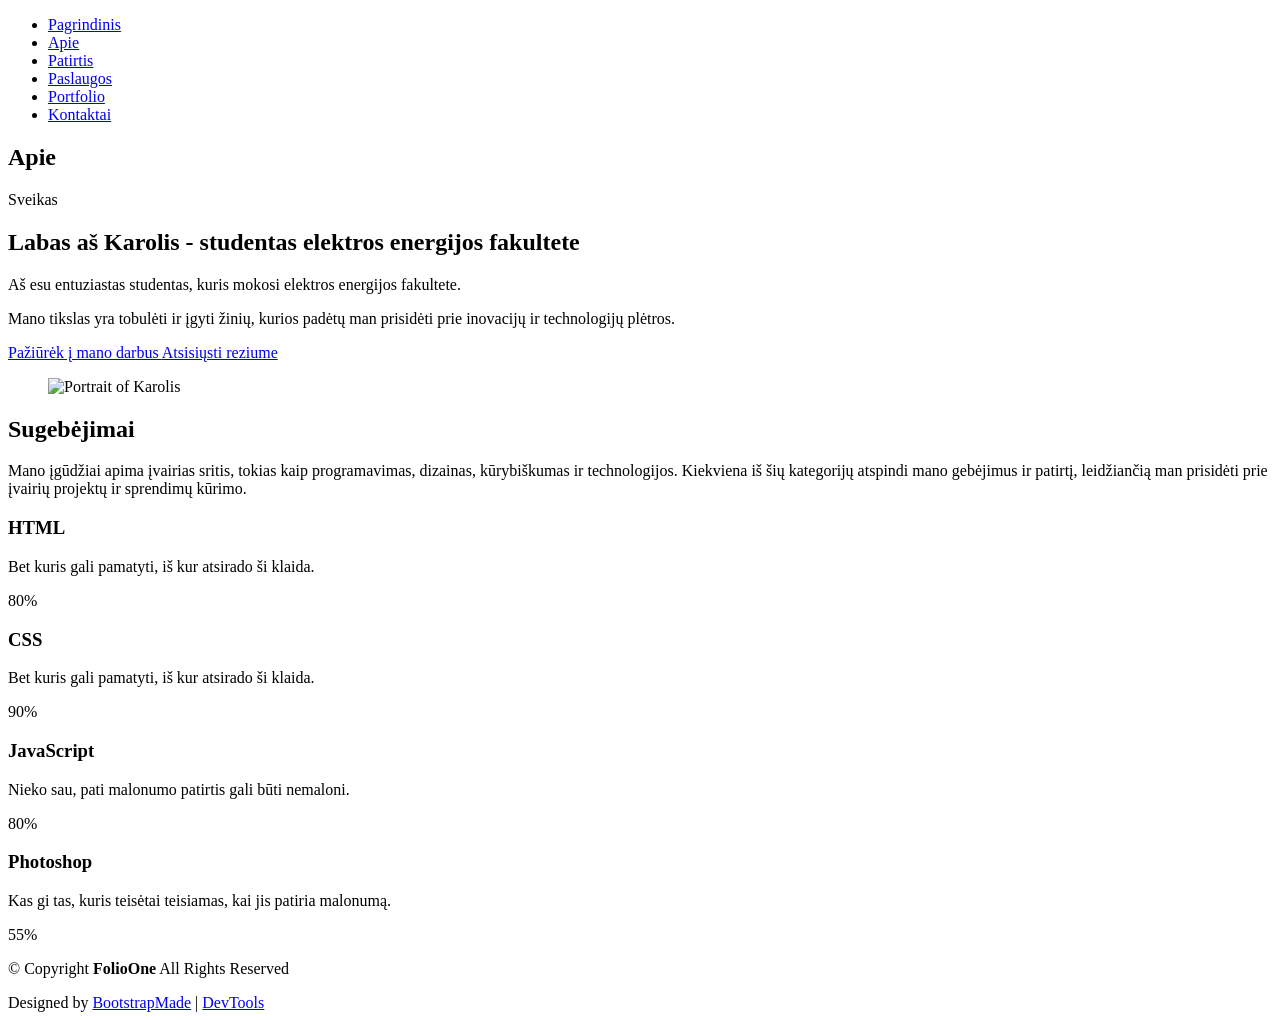
==== about.html @ 8b831f17 "Add files via upload" ====
<!DOCTYPE html>
<html lang="lt">

<head>
  <meta charset="utf-8">
  <meta content="width=device-width, initial-scale=1.0" name="viewport">
  <title>Mano CV</title>
  <meta name="author" content="Karolis Chmeliauskas">
  <meta name="description" content="Karolis Chmeliauskas CV puslapis">
  <meta name="keywords" content="CV, gyvenimo aprašymas, portfolio">

  <!-- Favicons -->
  <link rel="icon" type="image/png" href="assets/img/antras.png?v=7">
  <link rel="apple-touch-icon" href="assets/img/antras.png">

  <!-- Fonts -->
  <link href="https://fonts.googleapis.com" rel="preconnect">
  <link href="https://fonts.gstatic.com" rel="preconnect" crossorigin>
  <link href="https://fonts.googleapis.com/css2?family=Roboto:ital,wght@0,100;0,300;0,400;0,500;0,700;0,900;1,100;1,300;1,400;1,500;1,700;1,900&family=Poppins:ital,wght@0,100;0,200;0,300;0,400;0,500;0,600;0,700;0,800;0,900;1,100;1,200;1,300;1,400;1,500;1,600;1,700;1,800;1,900&family=Raleway:ital,wght@0,100;0,200;0,300;0,400;0,500;0,600;0,700;0,800;0,900;1,100;1,200;1,300;1,400;1,500;1,600;1,700;1,800;1,900&display=swap" rel="stylesheet">

  <!-- Vendor CSS Files -->
  <link href="assets/vendor/bootstrap/css/bootstrap.min.css" rel="stylesheet">
  <link href="assets/vendor/bootstrap-icons/bootstrap-icons.css" rel="stylesheet">
  <link href="assets/vendor/aos/aos.css" rel="stylesheet">
  <link href="assets/vendor/swiper/swiper-bundle.min.css" rel="stylesheet">
  <link href="assets/vendor/glightbox/css/glightbox.min.css" rel="stylesheet">

  <!-- Main CSS File -->
  <link href="assets/css/main.css" rel="stylesheet">

  <!-- =======================================================
  * Template Name: FolioOne
  * Template URL: https://bootstrapmade.com/folioone-bootstrap-portfolio-website-template/
  * Updated: Aug 23 2025 with Bootstrap v5.3.7
  * Author: BootstrapMade.com
  * License: https://bootstrapmade.com/license/
  ======================================================== -->
</head>

<body class="about-page">

  <header id="header" class="header d-flex align-items-center light-background sticky-top">
    <div class="container position-relative d-flex align-items-center justify-content-between">

      <!-- <a href="index.html" class="logo d-flex align-items-center me-auto me-xl-0">
      <img src="assets/img/antras.png" alt="">
      <h1 class="sitename">FolioOne</h1> 
    </a> -->

      <nav id="navmenu" class="navmenu">
        <ul>
          <li><a href="index.html">Pagrindinis</a></li>
          <li><a href="about.html" class="active">Apie</a></li>
          <li><a href="resume.html">Patirtis</a></li>
          <li><a href="services.html">Paslaugos</a></li>
          <li><a href="portfolio.html">Portfolio</a></li>
          <li><a href="contact.html">Kontaktai</a></li>
        </ul>
        <i class="mobile-nav-toggle d-xl-none bi bi-list"></i>
      </nav>

      <div class="header-social-links">
        <a href="#" class="twitter"><i class="bi bi-twitter-x"></i></a>
        <a href="#" class="facebook"><i class="bi bi-facebook"></i></a>
        <a href="#" class="instagram"><i class="bi bi-instagram"></i></a>
        <a href="#" class="linkedin"><i class="bi bi-linkedin"></i></a>
      </div>

    </div>
  </header>

  <main class="main">

    <!-- About Section -->
    <section id="about" class="about section">

      <!-- Section Title -->
      <div class="container section-title" data-aos="fade-up">
        <h2>Apie</h2>
      </div><!-- End Section Title -->

      <div class="container" data-aos="fade-up" data-aos-delay="100">

        <!-- Intro + Photo -->
        <div class="row align-items-center justify-content-between gy-5 mb-5">
          <div class="col-lg-7" data-aos="fade-right" data-aos-delay="150">
            <div class="intro-content">
              <span class="eyebrow">Sveikas</span>
              <h2 class="headline">Labas aš Karolis - studentas elektros energijos fakultete</h2>
              <p class="lead">
                Aš esu entuziastas studentas, kuris mokosi elektros energijos fakultete.
              </p>
              <p>
                Mano tikslas yra tobulėti ir įgyti žinių, kurios padėtų man prisidėti prie inovacijų ir technologijų plėtros.
              </p>

              <div class="cta-group">
                <a href="#portfolio" class="btn-ghost">
                  Pažiūrėk į mano darbus <i class="bi bi-arrow-up-right"></i>
                </a>
                <a href="#" class="link-underline">
                  Atsisiųsti reziume <i class="bi bi-download"></i>
                </a>
              </div>
            </div>
          </div>

          <div class="col-lg-5" data-aos="zoom-in" data-aos-delay="250">
            <figure class="profile-figure text-center text-lg-end">
              <img src="assets/img/profile/pirmass.jpg" alt="Portrait of Karolis" class="img-fluid profile-photo">
            </figure>
          </div>
        </div>
        <!-- End Intro + Photo -->
      </div>
    </section><!-- /About Section -->

    <!-- Skills Section -->
    <section id="skills" class="skills section">

      <!-- Section Title -->
      <div class="container section-title" data-aos="fade-up">
        <h2>Sugebėjimai</h2>
        <p> 
        Mano įgūdžiai apima įvairias sritis, tokias kaip programavimas, dizainas, kūrybiškumas ir technologijos. Kiekviena iš šių kategorijų atspindi mano gebėjimus ir patirtį, leidžiančią man prisidėti prie įvairių projektų ir sprendimų kūrimo.
        </p>
      </div><!-- End Section Title -->

      <div class="container" data-aos="fade-up" data-aos-delay="100">

        <div class="row g-4 skills-animation">

          <div class="col-md-6 col-lg-3" data-aos="fade-up" data-aos-delay="100">
            <div class="skill-box">
              <h3>HTML</h3>
              <p>Bet kuris gali pamatyti, iš kur atsirado ši klaida.</p>
              <span class="text-end d-block">80%</span>
              <div class="progress">
                <div class="progress-bar" role="progressbar" aria-valuenow="90" aria-valuemin="0" aria-valuemax="100"></div>
              </div>
            </div>
          </div>

          <div class="col-md-6 col-lg-3" data-aos="fade-up" data-aos-delay="200">
            <div class="skill-box">
              <h3>CSS</h3>
              <p>Bet kuris gali pamatyti, iš kur atsirado ši klaida.</p>
              <span class="text-end d-block">90%</span>
              <div class="progress">
                <div class="progress-bar" role="progressbar" aria-valuenow="95" aria-valuemin="0" aria-valuemax="100"></div>
              </div>
            </div>
          </div>

          <div class="col-md-6 col-lg-3" data-aos="fade-up" data-aos-delay="300">
            <div class="skill-box">
              <h3>JavaScript</h3>
              <p>Nieko sau, pati malonumo patirtis gali būti nemaloni.</p>
              <span class="text-end d-block">80%</span>
              <div class="progress">
                <div class="progress-bar" role="progressbar" aria-valuenow="80" aria-valuemin="0" aria-valuemax="100"></div>
              </div>
            </div>
          </div>

          <div class="col-md-6 col-lg-3" data-aos="fade-up" data-aos-delay="400">
            <div class="skill-box">
              <h3>Photoshop</h3>
              <p>Kas gi tas, kuris teisėtai teisiamas, kai jis patiria malonumą.</p>
              <span class="text-end d-block">55%</span>
              <div class="progress">
                <div class="progress-bar" role="progressbar" aria-valuenow="55" aria-valuemin="0" aria-valuemax="100">
                </div>
              </div>
            </div>
          </div>

        </div>

      </div>

    </section><!-- /Skills Section -->
  </main>

  <footer id="footer" class="footer">

    <div class="container">
      <div class="copyright text-center ">
        <p>© <span>Copyright</span> <strong class="px-1 sitename">FolioOne</strong> <span>All Rights Reserved<br></span></p>
      </div>
      <div class="social-links d-flex justify-content-center">
        <a href=""><i class="bi bi-twitter-x"></i></a>
        <a href=""><i class="bi bi-facebook"></i></a>
        <a href=""><i class="bi bi-instagram"></i></a>
        <a href=""><i class="bi bi-linkedin"></i></a>
      </div>
      <div class="credits">
        <!-- All the links in the footer should remain intact. -->
        <!-- You can delete the links only if you've purchased the pro version. -->
        <!-- Licensing information: https://bootstrapmade.com/license/ -->
        <!-- Purchase the pro version with working PHP/AJAX contact form: [buy-url] -->
        Designed by <a href="https://bootstrapmade.com/">BootstrapMade</a> | <a href="https://bootstrapmade.com/tools/">DevTools</a>
      </div>
    </div>

  </footer>

  <!-- Scroll Top -->
  <a href="#" id="scroll-top" class="scroll-top d-flex align-items-center justify-content-center"><i class="bi bi-arrow-up-short"></i></a>

  <!-- Preloader -->
  <div id="preloader"></div>

  <!-- Vendor JS Files -->
  <script src="assets/vendor/bootstrap/js/bootstrap.bundle.min.js"></script>
  <script src="assets/vendor/php-email-form/validate.js"></script>
  <script src="assets/vendor/aos/aos.js"></script>
  <script src="assets/vendor/typed.js/typed.umd.js"></script>
  <script src="assets/vendor/waypoints/noframework.waypoints.js"></script>
  <script src="assets/vendor/purecounter/purecounter_vanilla.js"></script>
  <script src="assets/vendor/swiper/swiper-bundle.min.js"></script>
  <script src="assets/vendor/imagesloaded/imagesloaded.pkgd.min.js"></script>
  <script src="assets/vendor/isotope-layout/isotope.pkgd.min.js"></script>
  <script src="assets/vendor/glightbox/js/glightbox.min.js"></script>

  <!-- Main JS File -->
  <script src="assets/js/main.js"></script>

</body>

</html>
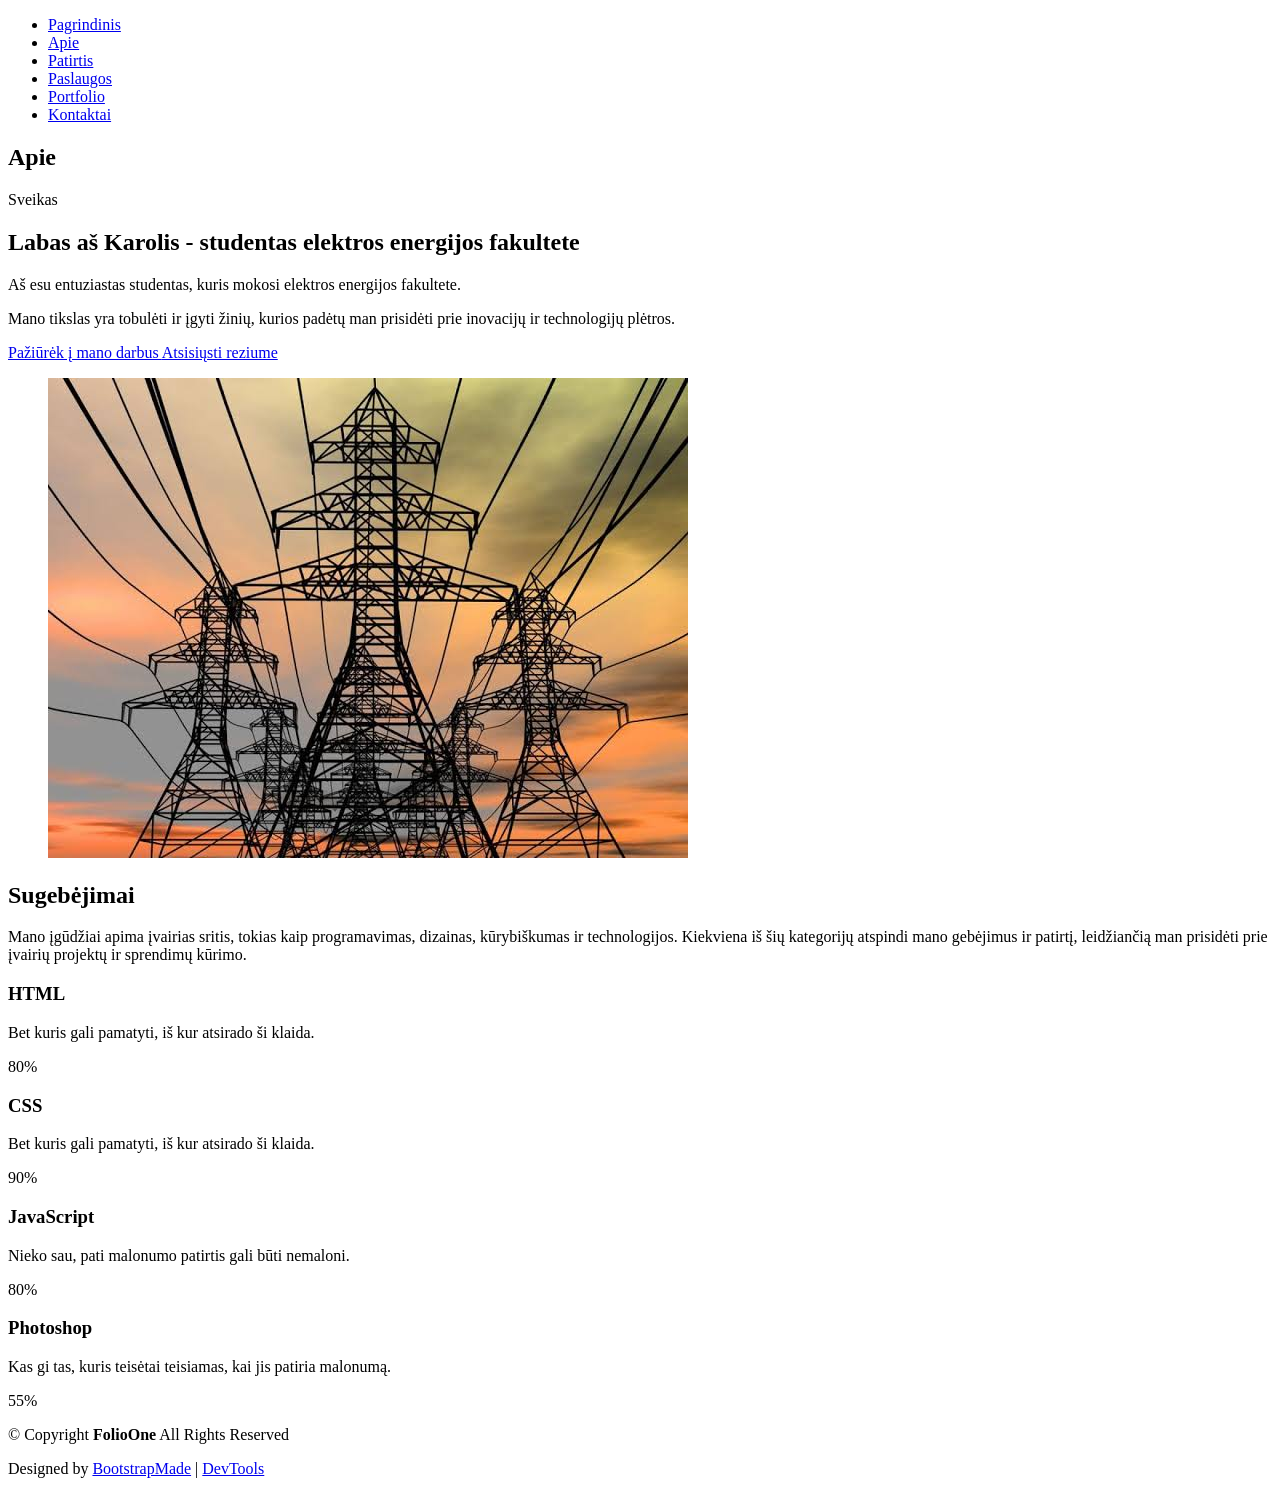
==== commit ba67615e: "Update about.html" ====
--- a/about.html
+++ b/about.html
@@ -10,7 +10,7 @@
   <meta name="keywords" content="CV, gyvenimo aprašymas, portfolio">
 
   <!-- Favicons -->
-  <link rel="icon" type="image/png" href="assets/img/antras.png?v=7">
+  <link rel="icon" type="image/png" href="assets/img/antras.png?v=12">
   <link rel="apple-touch-icon" href="assets/img/antras.png">
 
   <!-- Fonts -->
@@ -228,4 +228,4 @@
 
 </body>
 
-</html>+</html>
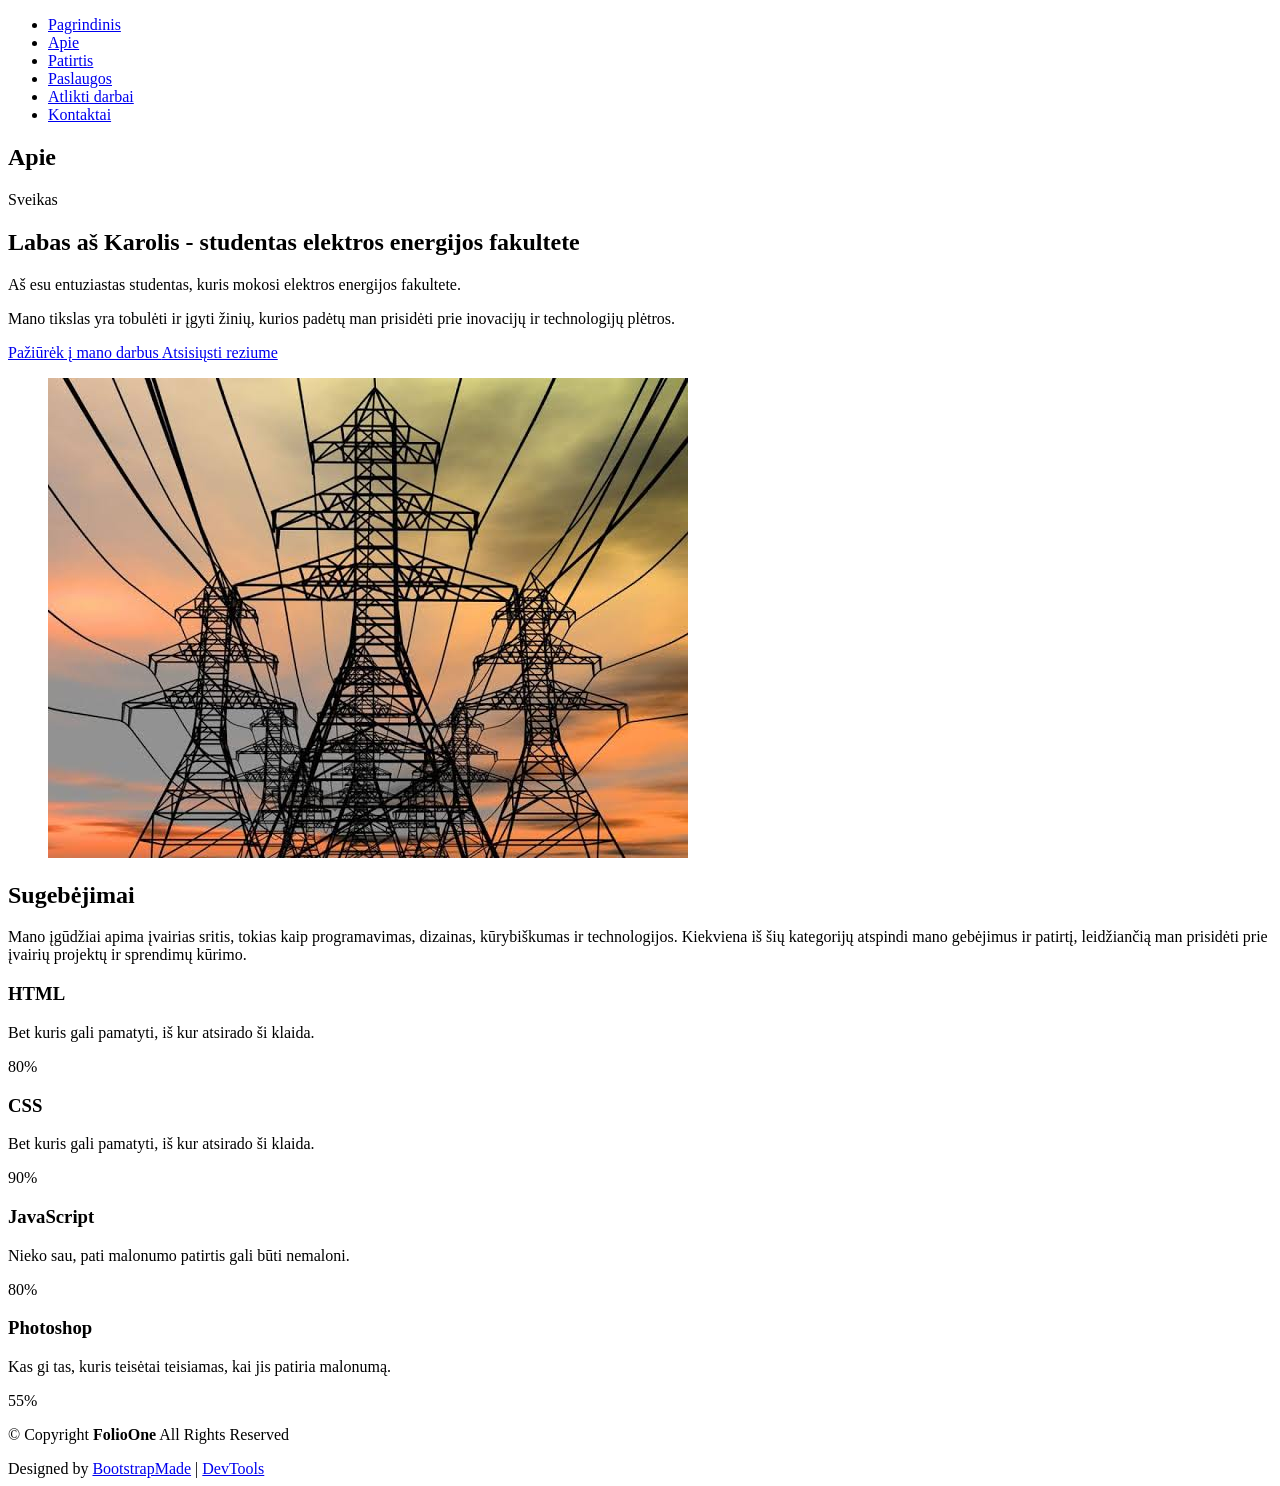
==== commit 56da7a32: "Add files via upload" ====
--- a/about.html
+++ b/about.html
@@ -10,7 +10,7 @@
   <meta name="keywords" content="CV, gyvenimo aprašymas, portfolio">
 
   <!-- Favicons -->
-  <link rel="icon" type="image/png" href="assets/img/antras.png?v=12">
+  <link rel="icon" type="image/png" href="assets/img/antras.png?v=7">
   <link rel="apple-touch-icon" href="assets/img/antras.png">
 
   <!-- Fonts -->
@@ -53,7 +53,7 @@
           <li><a href="about.html" class="active">Apie</a></li>
           <li><a href="resume.html">Patirtis</a></li>
           <li><a href="services.html">Paslaugos</a></li>
-          <li><a href="portfolio.html">Portfolio</a></li>
+          <li><a href="portfolio.html">Atlikti darbai</a></li>
           <li><a href="contact.html">Kontaktai</a></li>
         </ul>
         <i class="mobile-nav-toggle d-xl-none bi bi-list"></i>
@@ -228,4 +228,4 @@
 
 </body>
 
-</html>
+</html>
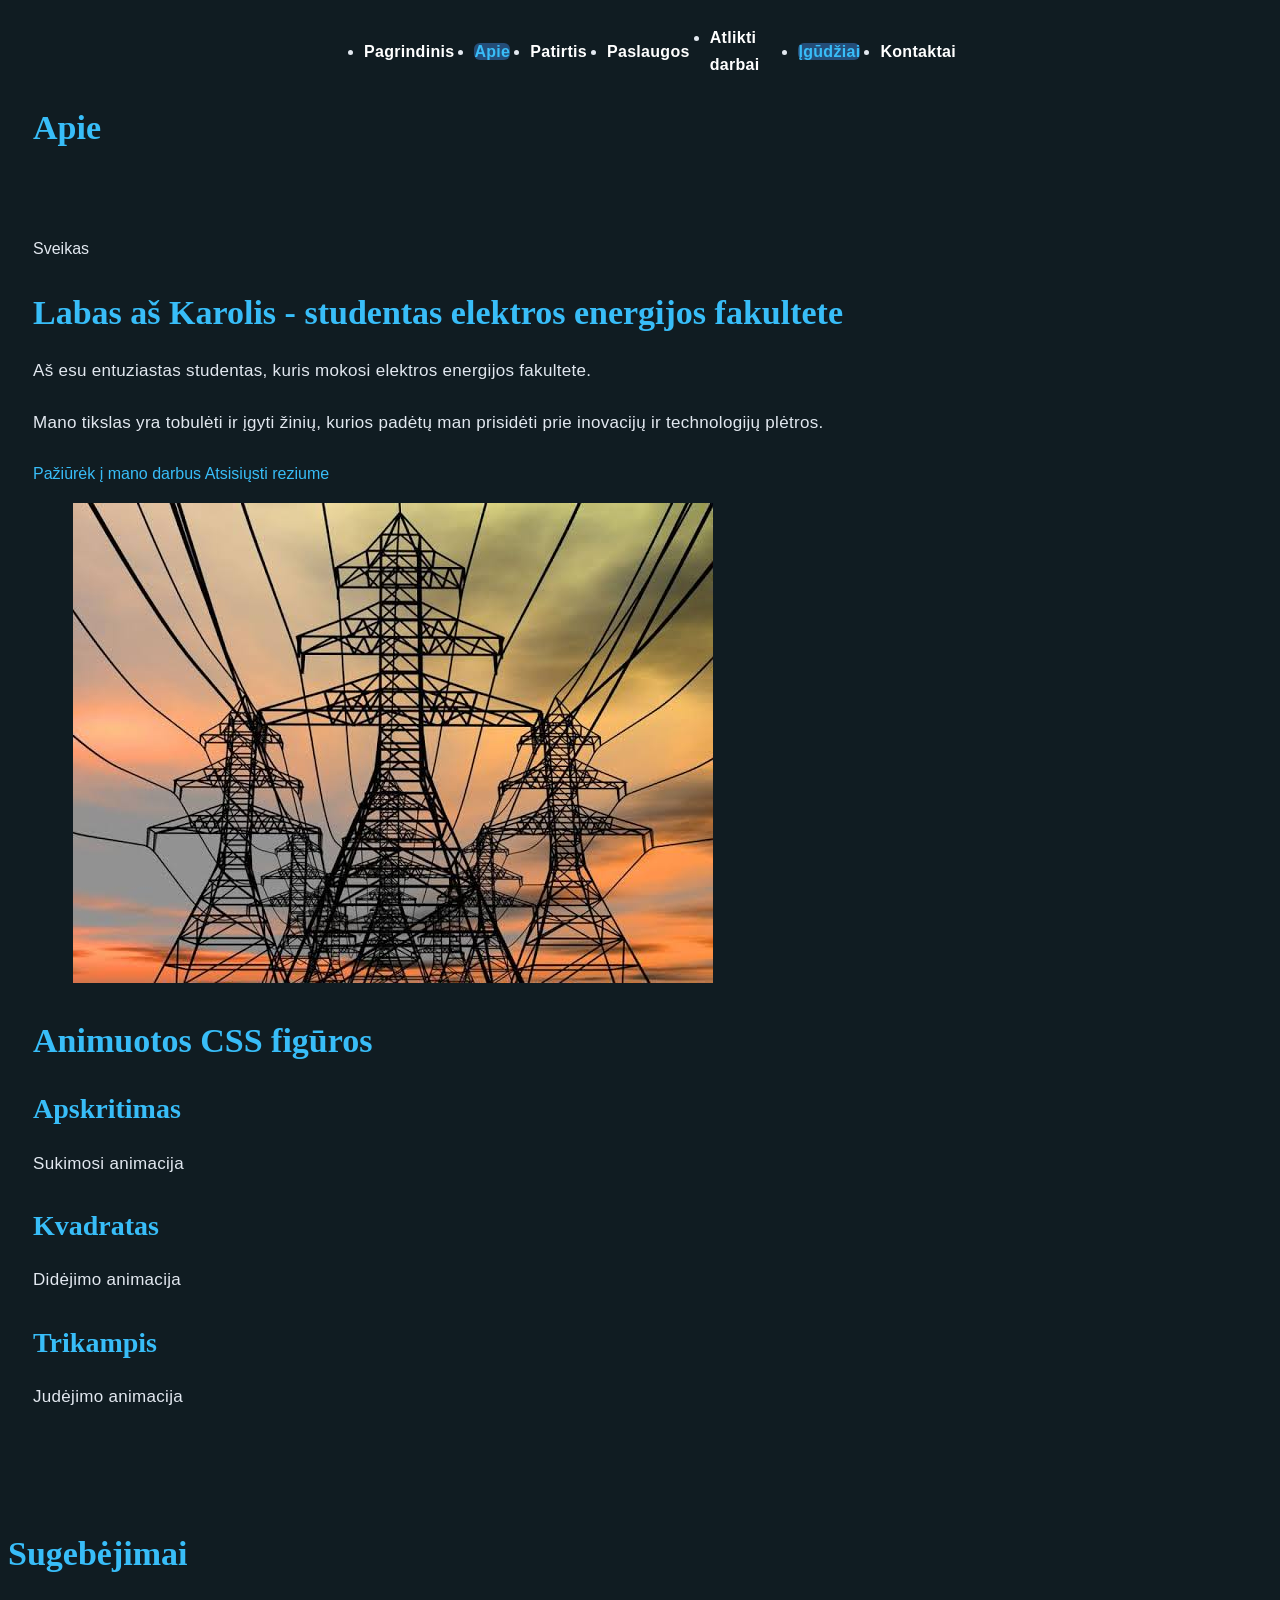
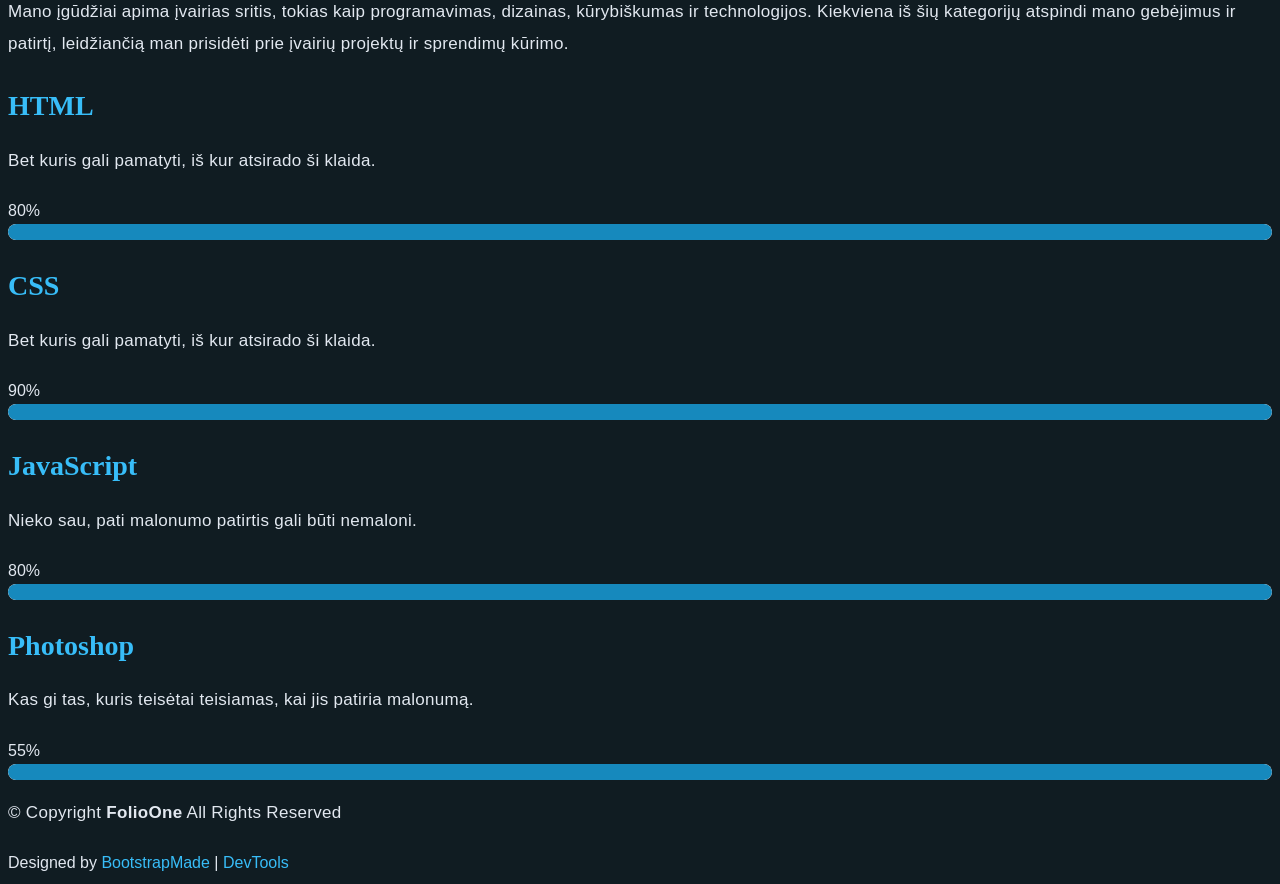
==== commit dcf9a108: "Add files via upload" ====
--- a/about.html
+++ b/about.html
@@ -24,10 +24,11 @@
   <link href="assets/vendor/aos/aos.css" rel="stylesheet">
   <link href="assets/vendor/swiper/swiper-bundle.min.css" rel="stylesheet">
   <link href="assets/vendor/glightbox/css/glightbox.min.css" rel="stylesheet">
-
+  
   <!-- Main CSS File -->
   <link href="assets/css/main.css" rel="stylesheet">
-
+  <!-- Custom CSS File -->
+  <link href="assets/css/custom.css" rel="stylesheet">
   <!-- =======================================================
   * Template Name: FolioOne
   * Template URL: https://bootstrapmade.com/folioone-bootstrap-portfolio-website-template/
@@ -54,6 +55,7 @@
           <li><a href="resume.html">Patirtis</a></li>
           <li><a href="services.html">Paslaugos</a></li>
           <li><a href="portfolio.html">Atlikti darbai</a></li>
+          <li><a href="skills.html" class="active">Įgūdžiai</a></li>
           <li><a href="contact.html">Kontaktai</a></li>
         </ul>
         <i class="mobile-nav-toggle d-xl-none bi bi-list"></i>
@@ -113,6 +115,39 @@
         </div>
         <!-- End Intro + Photo -->
       </div>
+            
+    <!-- ANIMUOTOS CSS FIGUROS -->
+    <div class="container css-figures">
+
+  <h2>Animuotos CSS figūros</h2>
+
+  <div class="figures-container">
+
+    <!-- Apskritimas -->
+    <div class="figure-box">
+      <div class="figure-circle"></div>
+      <h3>Apskritimas</h3>
+      <p>Sukimosi animacija</p>
+    </div>
+
+    <!-- Kvadratas -->
+    <div class="figure-box">
+      <div class="figure-square"></div>
+      <h3>Kvadratas</h3>
+      <p>Didėjimo animacija</p>
+    </div>
+
+    <!-- Trikampis -->
+    <div class="figure-box">
+      <div class="figure-triangle"></div>
+      <h3>Trikampis</h3>
+      <p>Judėjimo animacija</p>
+    </div>
+
+  </div>
+
+      </div>
+   
     </section><!-- /About Section -->
 
     <!-- Skills Section -->
--- a/assets/css/custom.css
+++ b/assets/css/custom.css
@@ -0,0 +1,429 @@
+
+/* 1. BENDRAS SVETAINES STILIUS */
+
+body {
+  font-family: Arial, sans-serif;
+  font-size: 16px;
+  line-height: 1.7;
+  background-color: #101c22;
+  color: #e2e8f0;
+}
+
+/* 2. SVETAINES SRIFTAI */
+
+body {
+  font-family: Arial, sans-serif;
+}
+
+h1, h2, h3, h4, h5, h6 {
+  font-family: Georgia, serif;
+  font-weight: 700;
+  color: #38bdf8;
+  line-height: 1.3;
+  margin-bottom: 20px;
+}
+
+h1 { font-size: 42px; }
+h2 { font-size: 34px; }
+h3 { font-size: 28px; }
+h4 { font-size: 24px; }
+h5 { font-size: 20px; }
+h6 { font-size: 17px; }
+
+/* 3. PASTRAIPOS */
+
+p {
+  font-family: Arial, sans-serif;
+  font-size: 17px;
+  font-weight: 400;
+  color: #e2e8f0;
+  line-height: 1.9;
+  margin-bottom: 20px;
+  letter-spacing: 0.3px;
+}
+
+/* 4. MYGTUKAI */
+
+button,
+.btn,
+input[type="submit"] {
+  background-color: #1689bd;
+  color: #ffffff;
+  border: 2px solid #1689bd;
+  border-radius: 10px;
+  padding: 12px 24px;
+  font-family: Arial, sans-serif;
+  font-weight: 600;
+  cursor: pointer;
+  transition: all 0.3s ease;
+}
+
+button:hover,
+.btn:hover,
+input[type="submit"]:hover {
+  background-color: #075eab;
+  border-color: #075eab;
+  color: #ffffff;
+  transform: translateY(-3px);
+  box-shadow: 0 6px 15px rgba(0, 0, 0, 0.25);
+}
+
+button:active,
+.btn:active,
+input[type="submit"]:active {
+  background-color: #034477;
+  border-color: #034477;
+  transform: translateY(1px);
+  box-shadow: none;
+}
+
+/* 5. NUORODOS */
+
+a {
+  color: #38bdf8;
+  text-decoration: none;
+  transition: color 0.3s ease;
+}
+
+a:hover {
+  color: #fbbf24;
+  text-decoration: underline;
+}
+
+a:active {
+  color: #fb923c;
+}
+
+/* 6. SEKCIJU ISDESTYMAS */
+
+.about,
+.resume,
+.portfolio {
+  padding-top: 70px;
+  padding-bottom: 70px;
+}
+
+.about .container,
+.resume .container,
+.portfolio .container {
+  padding-left: 25px;
+  padding-right: 25px;
+}
+
+.about .section-title,
+.resume .section-title,
+.portfolio .section-title {
+  margin-bottom: 45px;
+  padding-bottom: 20px;
+}
+
+/* 7. APIE PUSLAPIS */
+
+.about .about-content,
+.about .content,
+.about .about-card {
+  padding: 30px;
+  margin-bottom: 25px;
+  border: 1px solid #dce5ef;
+  border-radius: 15px;
+  background-color: #ffffff;
+  color: #1e293b;
+  box-shadow: 0 5px 18px rgba(0, 0, 0, 0.15);
+}
+
+.about .about-content h2,
+.about .about-content h3,
+.about .about-content p,
+.about .content h2,
+.about .content h3,
+.about .content p,
+.about .about-card h3,
+.about .about-card p {
+  color: #1e293b;
+}
+
+/* 8. PATIRTIES PUSLAPIS */
+
+.resume .resume-item {
+  padding: 25px;
+  margin-bottom: 30px;
+  border: 1px solid #dce5ef;
+  border-radius: 15px;
+  background-color: #D9D9D9;
+  color: #1e293b;
+  box-shadow: 0 5px 18px rgba(0, 0, 0, 0.15);
+}
+
+/* Antrasciu spalvos */
+
+.resume .resume-title,
+.resume .resume-item h2,
+.resume .resume-item h3,
+.resume .resume-item h4 {
+  color: #17365d !important;
+}
+
+/* Pagrindinio teksto spalvos */
+
+.resume .resume-item p,
+.resume .resume-item li,
+.resume .resume-item em,
+.resume .resume-item strong {
+  color: #1e293b !important;
+}
+
+/* Datos */
+
+.resume .resume-item h5 {
+  background-color: #eaf4fa;
+  color: #075eab !important;
+  padding: 6px 12px;
+  display: inline-block;
+  border-radius: 5px;
+}
+
+
+/* 9. ATLIKTI DARBAI */
+
+.portfolio .portfolio-card {
+  padding: 20px;
+  margin-bottom: 30px;
+  border: 1px solid #dce5ef;
+  border-radius: 15px;
+  background-color: #14232d;
+  color: #1e293b;
+  box-shadow: 0 5px 18px rgba(0, 0, 0, 0.15);
+}
+
+.portfolio .portfolio-card h3,
+.portfolio .portfolio-card h4,
+.portfolio .portfolio-card p {
+  color: #1e293b;
+}
+
+.portfolio .portfolio-card img {
+  max-width: 100%;
+  border-radius: 10px;
+}
+
+/* 10. MOBILUSIS ISDESTYMAS */
+
+@media (max-width: 768px) {
+  .about,
+  .resume,
+  .portfolio {
+    padding-top: 40px;
+    padding-bottom: 40px;
+  }
+
+  .about .container,
+  .resume .container,
+  .portfolio .container {
+    padding-left: 15px;
+    padding-right: 15px;
+  }
+
+  h1 { font-size: 32px; }
+  h2 { font-size: 26px; }
+}
+
+/* 11. NAVIGACIJOS JUOSTA */
+
+.header {
+  background-color: #19385e;
+  border-top: none;
+  border-bottom: none;
+  box-shadow: none;
+}
+
+.header .navmenu a {
+  color: #ffffff;
+  font-weight: 600;
+  letter-spacing: 0.3px;
+  transition: color 0.3s ease, background-color 0.3s ease;
+}
+
+.header .navmenu a:hover,
+.header .navmenu a.active {
+  color: #38bdf8;
+  background-color: #244d78;
+  border-radius: 6px;
+}
+
+.header .social-links a {
+  color: #cbd5e1;
+}
+
+@media (min-width: 1200px) {
+  .header {
+    position: relative;
+  }
+
+  .header .navmenu {
+    position: absolute;
+    left: 50%;
+    transform: translateX(-50%);
+  }
+
+  .header .navmenu ul {
+    display: flex;
+    align-items: center;
+    justify-content: center;
+    gap: 20px;
+  }
+}
+
+/* 12. PROGRESO JUOSTOS */
+
+.skills .skill-box .progress,
+.resume .skill-item .progress {
+  height: 16px;
+  background-color: #dceaf3;
+  border-radius: 20px;
+  overflow: hidden;
+}
+
+.skills .skill-box .progress .progress-bar,
+.resume .skill-item .progress .progress-bar {
+  height: 100%;
+  background-color: #1689bd;
+  border-radius: 20px;
+  transition: width 0.8s ease;
+}
+
+.skills .skill-box .progress:hover .progress-bar,
+.resume .skill-item .progress:hover .progress-bar {
+  background-color: #075eab;
+}
+
+/* 13. NUMERUOTAS SARASAS */
+
+.services ol {
+  counter-reset: saraso-numeris;
+  list-style: none;
+  padding-left: 10px;
+}
+
+.services ol > li {
+  counter-increment: saraso-numeris;
+  position: relative;
+  padding-left: 42px;
+  margin-bottom: 15px;
+}
+
+.services ol > li::before {
+  content: counter(saraso-numeris);
+  position: absolute;
+  left: 0;
+  top: 0;
+  width: 30px;
+  height: 30px;
+  line-height: 30px;
+  text-align: center;
+  border-radius: 50%;
+  background-color: #1689bd;
+  color: #ffffff;
+  font-weight: bold;
+}
+
+/* 14. NENUMERUOTAS SARASAS */
+
+.services ul {
+  list-style-type: disc;
+  padding-left: 28px;
+}
+
+.services ul > li {
+  margin-bottom: 10px;
+}
+
+.services ul > li::marker {
+  color: #38bdf8;
+  font-size: 18px;
+}
+
+/* 15. IDETINIS SARASAS */
+
+.services ul ul {
+  list-style-type: square;
+  padding-left: 25px;
+  margin-top: 10px;
+}
+
+.services ul ul > li {
+  color: #cbd5e1;
+  font-style: italic;
+  margin-bottom: 6px;
+}
+
+.services ul ul > li::marker {
+  color: #fbbf24;
+}
+
+/* 16. LENTELES STILIUS */
+
+.services table {
+  width: 100%;
+  border-collapse: collapse;
+  margin: 25px 0;
+  background-color: #ffffff;
+}
+
+.services table th,
+.services table td {
+  border: 1px solid #c7d5e5;
+  padding: 15px 20px;
+  text-align: center;
+  vertical-align: middle;
+}
+
+/* 17. LENTELES ANTRASTE */
+
+.services table thead th {
+  background-color: #1689bd;
+  color: #fffff;
+  font-weight: bold;
+  font-size: 17px;
+}
+
+/* 18. LENTELES ZEBRA EFEKTAS */
+
+.services table tbody tr:nth-child(odd) {
+  background-color: #ffffff;
+}
+
+.services table tbody tr:nth-child(even) {
+  background-color: #e8f1fa;
+}
+
+.services table tbody tr:hover {
+  background-color: #cfe7fa;
+}
+
+/* 19. LENTELES TEKSTAS */
+
+.services table tbody td {
+  color: #1e293b;
+}
+
+/* 20. PAPILDOMAS KONTRASTAS */
+
+.resume .resume-item h2,
+.resume .resume-item h3,
+.resume .resume-item h4,
+.resume .resume-item h5,
+.resume .resume-item h6,
+.resume .resume-item strong,
+.resume .resume-item span {
+  color: #17365d;
+}
+
+.resume .resume-title {
+  color: #17365d;
+}
+
+.about .about-content li,
+.about .content li,
+.about .about-card li {
+  color: #1e293b;
+}
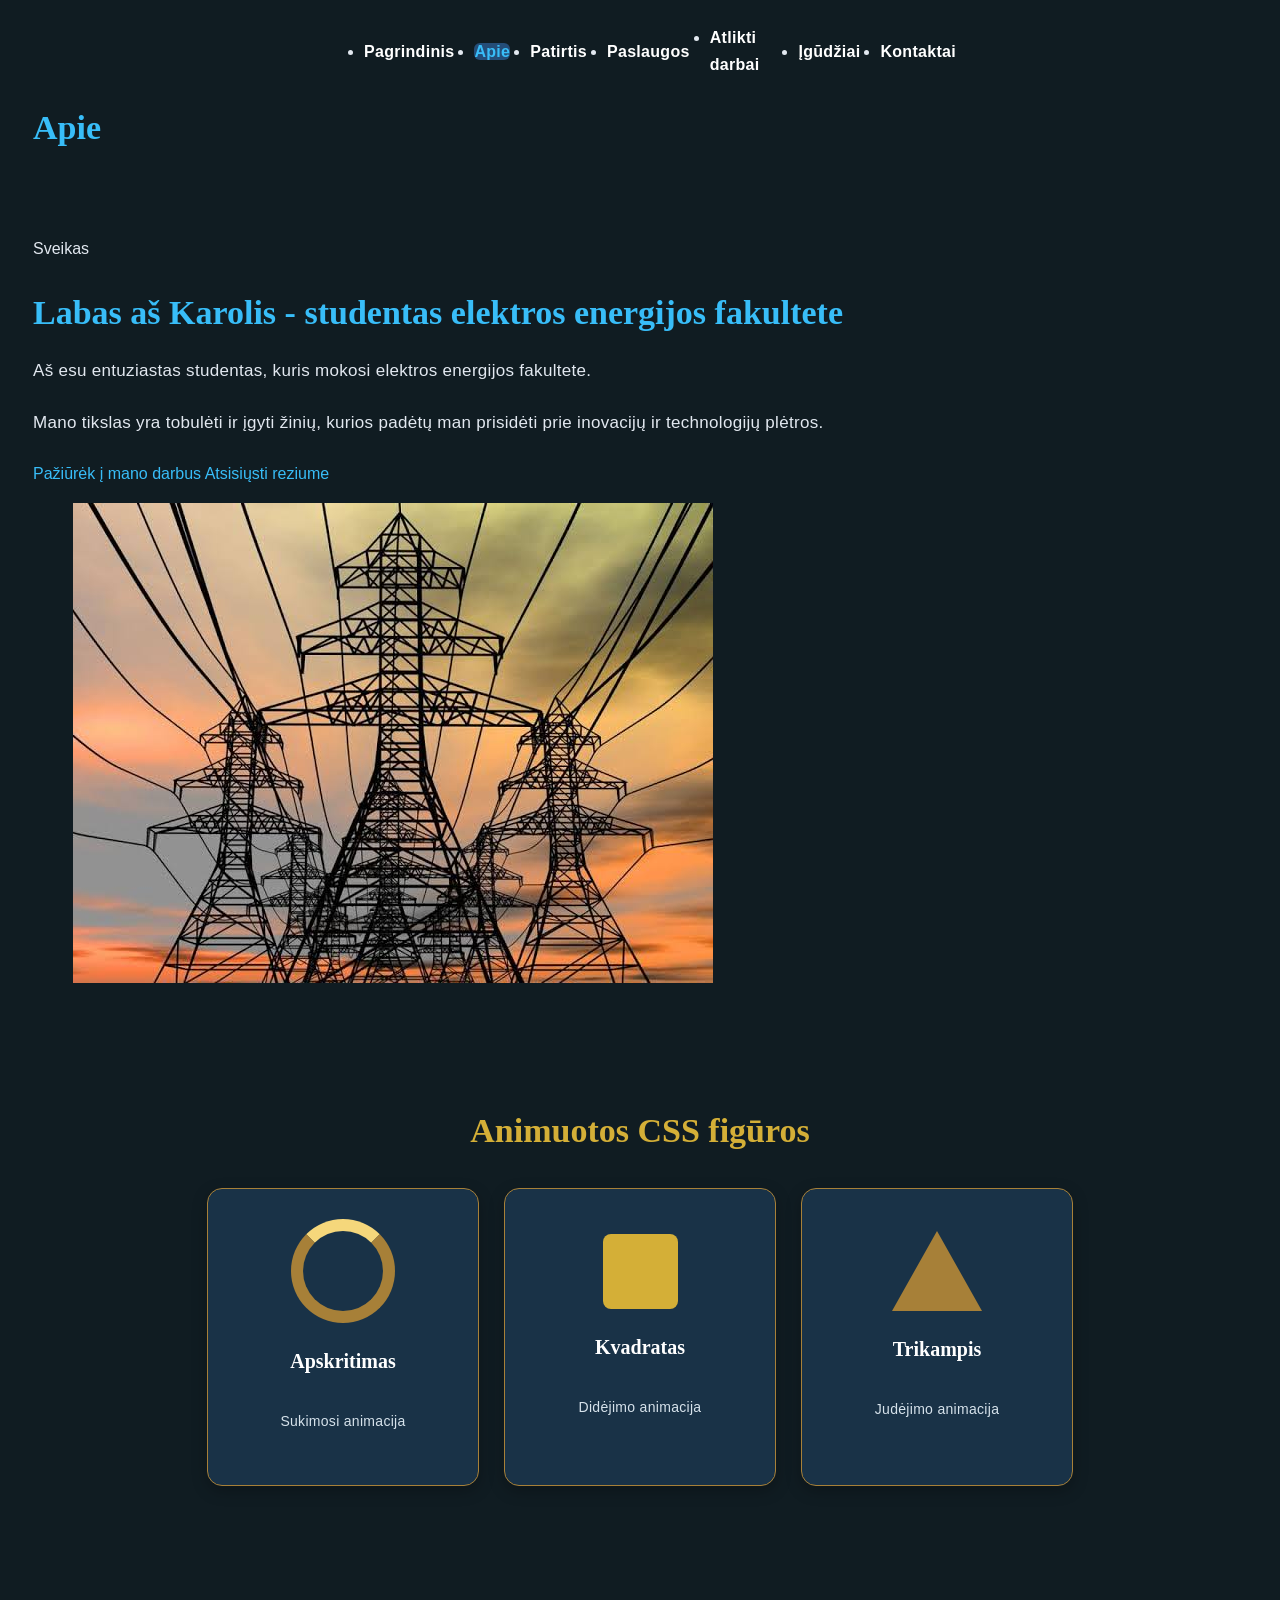
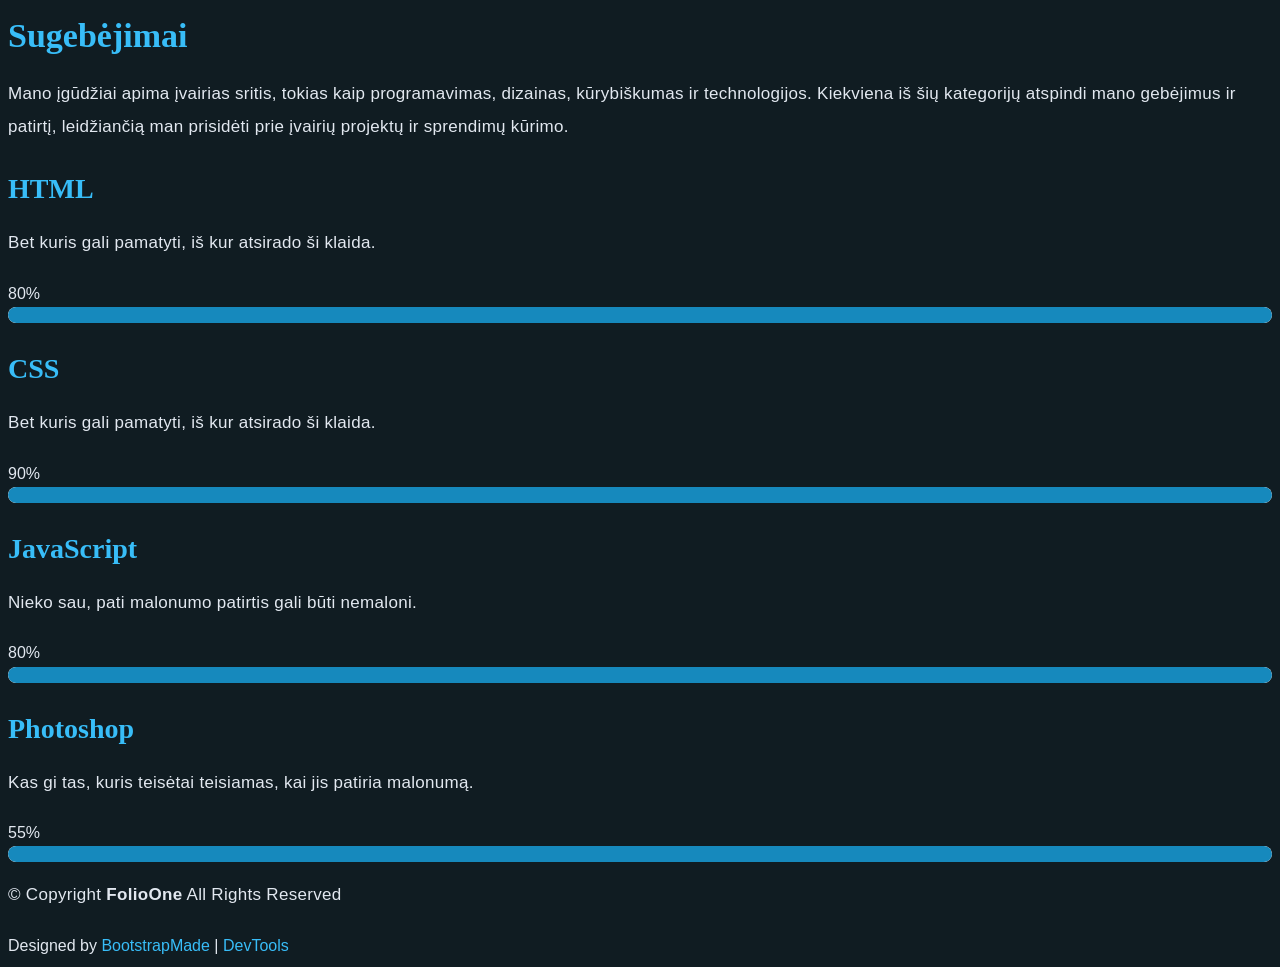
==== commit 8fabf489: "Remove duplicate 'Įgūdžiai' link in about.html" ====
--- a/about.html
+++ b/about.html
@@ -55,7 +55,7 @@
           <li><a href="resume.html">Patirtis</a></li>
           <li><a href="services.html">Paslaugos</a></li>
           <li><a href="portfolio.html">Atlikti darbai</a></li>
-          <li><a href="skills.html" class="active">Įgūdžiai</a></li>
+          <li><a href="skills.html">Įgūdžiai</a></li>
           <li><a href="contact.html">Kontaktai</a></li>
         </ul>
         <i class="mobile-nav-toggle d-xl-none bi bi-list"></i>
@@ -263,4 +263,4 @@
 
 </body>
 
-</html>+</html>
--- a/assets/css/custom.css
+++ b/assets/css/custom.css
@@ -1,429 +1,882 @@
-
-/* 1. BENDRAS SVETAINES STILIUS */
-
-body {
-  font-family: Arial, sans-serif;
-  font-size: 16px;
-  line-height: 1.7;
-  background-color: #101c22;
-  color: #e2e8f0;
-}
-
-/* 2. SVETAINES SRIFTAI */
-
-body {
-  font-family: Arial, sans-serif;
-}
-
-h1, h2, h3, h4, h5, h6 {
-  font-family: Georgia, serif;
-  font-weight: 700;
-  color: #38bdf8;
-  line-height: 1.3;
-  margin-bottom: 20px;
-}
-
-h1 { font-size: 42px; }
-h2 { font-size: 34px; }
-h3 { font-size: 28px; }
-h4 { font-size: 24px; }
-h5 { font-size: 20px; }
-h6 { font-size: 17px; }
-
-/* 3. PASTRAIPOS */
-
-p {
-  font-family: Arial, sans-serif;
-  font-size: 17px;
-  font-weight: 400;
-  color: #e2e8f0;
-  line-height: 1.9;
-  margin-bottom: 20px;
-  letter-spacing: 0.3px;
-}
-
-/* 4. MYGTUKAI */
-
-button,
-.btn,
-input[type="submit"] {
-  background-color: #1689bd;
-  color: #ffffff;
-  border: 2px solid #1689bd;
-  border-radius: 10px;
-  padding: 12px 24px;
-  font-family: Arial, sans-serif;
-  font-weight: 600;
-  cursor: pointer;
-  transition: all 0.3s ease;
-}
-
-button:hover,
-.btn:hover,
-input[type="submit"]:hover {
-  background-color: #075eab;
-  border-color: #075eab;
-  color: #ffffff;
-  transform: translateY(-3px);
-  box-shadow: 0 6px 15px rgba(0, 0, 0, 0.25);
-}
-
-button:active,
-.btn:active,
-input[type="submit"]:active {
-  background-color: #034477;
-  border-color: #034477;
-  transform: translateY(1px);
-  box-shadow: none;
-}
-
-/* 5. NUORODOS */
-
-a {
-  color: #38bdf8;
-  text-decoration: none;
-  transition: color 0.3s ease;
-}
-
-a:hover {
-  color: #fbbf24;
-  text-decoration: underline;
-}
-
-a:active {
-  color: #fb923c;
-}
-
-/* 6. SEKCIJU ISDESTYMAS */
-
-.about,
-.resume,
-.portfolio {
-  padding-top: 70px;
-  padding-bottom: 70px;
-}
-
-.about .container,
-.resume .container,
-.portfolio .container {
-  padding-left: 25px;
-  padding-right: 25px;
-}
-
-.about .section-title,
-.resume .section-title,
-.portfolio .section-title {
-  margin-bottom: 45px;
-  padding-bottom: 20px;
-}
-
-/* 7. APIE PUSLAPIS */
-
-.about .about-content,
-.about .content,
-.about .about-card {
-  padding: 30px;
-  margin-bottom: 25px;
-  border: 1px solid #dce5ef;
-  border-radius: 15px;
-  background-color: #ffffff;
-  color: #1e293b;
-  box-shadow: 0 5px 18px rgba(0, 0, 0, 0.15);
-}
-
-.about .about-content h2,
-.about .about-content h3,
-.about .about-content p,
-.about .content h2,
-.about .content h3,
-.about .content p,
-.about .about-card h3,
-.about .about-card p {
-  color: #1e293b;
-}
-
-/* 8. PATIRTIES PUSLAPIS */
-
-.resume .resume-item {
-  padding: 25px;
-  margin-bottom: 30px;
-  border: 1px solid #dce5ef;
-  border-radius: 15px;
-  background-color: #D9D9D9;
-  color: #1e293b;
-  box-shadow: 0 5px 18px rgba(0, 0, 0, 0.15);
-}
-
-/* Antrasciu spalvos */
-
-.resume .resume-title,
-.resume .resume-item h2,
-.resume .resume-item h3,
-.resume .resume-item h4 {
-  color: #17365d !important;
-}
-
-/* Pagrindinio teksto spalvos */
-
-.resume .resume-item p,
-.resume .resume-item li,
-.resume .resume-item em,
-.resume .resume-item strong {
-  color: #1e293b !important;
-}
-
-/* Datos */
-
-.resume .resume-item h5 {
-  background-color: #eaf4fa;
-  color: #075eab !important;
-  padding: 6px 12px;
-  display: inline-block;
-  border-radius: 5px;
-}
-
-
-/* 9. ATLIKTI DARBAI */
-
-.portfolio .portfolio-card {
-  padding: 20px;
-  margin-bottom: 30px;
-  border: 1px solid #dce5ef;
-  border-radius: 15px;
-  background-color: #14232d;
-  color: #1e293b;
-  box-shadow: 0 5px 18px rgba(0, 0, 0, 0.15);
-}
-
-.portfolio .portfolio-card h3,
-.portfolio .portfolio-card h4,
-.portfolio .portfolio-card p {
-  color: #1e293b;
-}
-
-.portfolio .portfolio-card img {
-  max-width: 100%;
-  border-radius: 10px;
-}
-
-/* 10. MOBILUSIS ISDESTYMAS */
-
-@media (max-width: 768px) {
-  .about,
-  .resume,
-  .portfolio {
-    padding-top: 40px;
-    padding-bottom: 40px;
-  }
-
-  .about .container,
-  .resume .container,
-  .portfolio .container {
-    padding-left: 15px;
-    padding-right: 15px;
-  }
-
-  h1 { font-size: 32px; }
-  h2 { font-size: 26px; }
-}
-
-/* 11. NAVIGACIJOS JUOSTA */
-
-.header {
-  background-color: #19385e;
-  border-top: none;
-  border-bottom: none;
-  box-shadow: none;
-}
-
-.header .navmenu a {
-  color: #ffffff;
-  font-weight: 600;
-  letter-spacing: 0.3px;
-  transition: color 0.3s ease, background-color 0.3s ease;
-}
-
-.header .navmenu a:hover,
-.header .navmenu a.active {
-  color: #38bdf8;
-  background-color: #244d78;
-  border-radius: 6px;
-}
-
-.header .social-links a {
-  color: #cbd5e1;
-}
-
-@media (min-width: 1200px) {
-  .header {
-    position: relative;
-  }
-
-  .header .navmenu {
-    position: absolute;
-    left: 50%;
-    transform: translateX(-50%);
-  }
-
-  .header .navmenu ul {
-    display: flex;
-    align-items: center;
-    justify-content: center;
-    gap: 20px;
-  }
-}
-
-/* 12. PROGRESO JUOSTOS */
-
-.skills .skill-box .progress,
-.resume .skill-item .progress {
-  height: 16px;
-  background-color: #dceaf3;
-  border-radius: 20px;
-  overflow: hidden;
-}
-
-.skills .skill-box .progress .progress-bar,
-.resume .skill-item .progress .progress-bar {
-  height: 100%;
-  background-color: #1689bd;
-  border-radius: 20px;
-  transition: width 0.8s ease;
-}
-
-.skills .skill-box .progress:hover .progress-bar,
-.resume .skill-item .progress:hover .progress-bar {
-  background-color: #075eab;
-}
-
-/* 13. NUMERUOTAS SARASAS */
-
-.services ol {
-  counter-reset: saraso-numeris;
-  list-style: none;
-  padding-left: 10px;
-}
-
-.services ol > li {
-  counter-increment: saraso-numeris;
-  position: relative;
-  padding-left: 42px;
-  margin-bottom: 15px;
-}
-
-.services ol > li::before {
-  content: counter(saraso-numeris);
-  position: absolute;
-  left: 0;
-  top: 0;
-  width: 30px;
-  height: 30px;
-  line-height: 30px;
-  text-align: center;
-  border-radius: 50%;
-  background-color: #1689bd;
-  color: #ffffff;
-  font-weight: bold;
-}
-
-/* 14. NENUMERUOTAS SARASAS */
-
-.services ul {
-  list-style-type: disc;
-  padding-left: 28px;
-}
-
-.services ul > li {
-  margin-bottom: 10px;
-}
-
-.services ul > li::marker {
-  color: #38bdf8;
-  font-size: 18px;
-}
-
-/* 15. IDETINIS SARASAS */
-
-.services ul ul {
-  list-style-type: square;
-  padding-left: 25px;
-  margin-top: 10px;
-}
-
-.services ul ul > li {
-  color: #cbd5e1;
-  font-style: italic;
-  margin-bottom: 6px;
-}
-
-.services ul ul > li::marker {
-  color: #fbbf24;
-}
-
-/* 16. LENTELES STILIUS */
-
-.services table {
-  width: 100%;
-  border-collapse: collapse;
-  margin: 25px 0;
-  background-color: #ffffff;
-}
-
-.services table th,
-.services table td {
-  border: 1px solid #c7d5e5;
-  padding: 15px 20px;
-  text-align: center;
-  vertical-align: middle;
-}
-
-/* 17. LENTELES ANTRASTE */
-
-.services table thead th {
-  background-color: #1689bd;
-  color: #fffff;
-  font-weight: bold;
-  font-size: 17px;
-}
-
-/* 18. LENTELES ZEBRA EFEKTAS */
-
-.services table tbody tr:nth-child(odd) {
-  background-color: #ffffff;
-}
-
-.services table tbody tr:nth-child(even) {
-  background-color: #e8f1fa;
-}
-
-.services table tbody tr:hover {
-  background-color: #cfe7fa;
-}
-
-/* 19. LENTELES TEKSTAS */
-
-.services table tbody td {
-  color: #1e293b;
-}
-
-/* 20. PAPILDOMAS KONTRASTAS */
-
-.resume .resume-item h2,
-.resume .resume-item h3,
-.resume .resume-item h4,
-.resume .resume-item h5,
-.resume .resume-item h6,
-.resume .resume-item strong,
-.resume .resume-item span {
-  color: #17365d;
-}
-
-.resume .resume-title {
-  color: #17365d;
-}
-
-.about .about-content li,
-.about .content li,
-.about .about-card li {
-  color: #1e293b;
-}
+
+/* 1. BENDRAS SVETAINES STILIUS */
+
+body {
+  font-family: Arial, sans-serif;
+  font-size: 16px;
+  line-height: 1.7;
+  background-color: #101c22;
+  color: #e2e8f0;
+}
+
+/* 2. SVETAINES SRIFTAI */
+
+body {
+  font-family: Arial, sans-serif;
+}
+
+h1, h2, h3, h4, h5, h6 {
+  font-family: Georgia, serif;
+  font-weight: 700;
+  color: #38bdf8;
+  line-height: 1.3;
+  margin-bottom: 20px;
+}
+
+h1 { font-size: 42px; }
+h2 { font-size: 34px; }
+h3 { font-size: 28px; }
+h4 { font-size: 24px; }
+h5 { font-size: 20px; }
+h6 { font-size: 17px; }
+
+/* 3. PASTRAIPOS */
+
+p {
+  font-family: Arial, sans-serif;
+  font-size: 17px;
+  font-weight: 400;
+  color: #e2e8f0;
+  line-height: 1.9;
+  margin-bottom: 20px;
+  letter-spacing: 0.3px;
+}
+
+/* 4. MYGTUKAI */
+
+button,
+.btn,
+input[type="submit"] {
+  background-color: #1689bd;
+  color: #ffffff;
+  border: 2px solid #1689bd;
+  border-radius: 10px;
+  padding: 12px 24px;
+  font-family: Arial, sans-serif;
+  font-weight: 600;
+  cursor: pointer;
+  transition: all 0.3s ease;
+}
+
+button:hover,
+.btn:hover,
+input[type="submit"]:hover {
+  background-color: #075eab;
+  border-color: #075eab;
+  color: #ffffff;
+  transform: translateY(-3px);
+  box-shadow: 0 6px 15px rgba(0, 0, 0, 0.25);
+}
+
+button:active,
+.btn:active,
+input[type="submit"]:active {
+  background-color: #034477;
+  border-color: #034477;
+  transform: translateY(1px);
+  box-shadow: none;
+}
+
+/* 5. NUORODOS */
+
+a {
+  color: #38bdf8;
+  text-decoration: none;
+  transition: color 0.3s ease;
+}
+
+a:hover {
+  color: #fbbf24;
+  text-decoration: underline;
+}
+
+a:active {
+  color: #fb923c;
+}
+
+/* 6. SEKCIJU ISDESTYMAS */
+
+.about,
+.resume,
+.portfolio {
+  padding-top: 70px;
+  padding-bottom: 70px;
+}
+
+.about .container,
+.resume .container,
+.portfolio .container {
+  padding-left: 25px;
+  padding-right: 25px;
+}
+
+.about .section-title,
+.resume .section-title,
+.portfolio .section-title {
+  margin-bottom: 45px;
+  padding-bottom: 20px;
+}
+
+/* 7. APIE PUSLAPIS */
+
+.about .about-content,
+.about .content,
+.about .about-card {
+  padding: 30px;
+  margin-bottom: 25px;
+  border: 1px solid #dce5ef;
+  border-radius: 15px;
+  background-color: #ffffff;
+  color: #1e293b;
+  box-shadow: 0 5px 18px rgba(0, 0, 0, 0.15);
+}
+
+.about .about-content h2,
+.about .about-content h3,
+.about .about-content p,
+.about .content h2,
+.about .content h3,
+.about .content p,
+.about .about-card h3,
+.about .about-card p {
+  color: #1e293b;
+}
+
+/* 8. PATIRTIES PUSLAPIS */
+
+.resume .resume-item {
+  padding: 25px;
+  margin-bottom: 30px;
+  border: 1px solid #dce5ef;
+  border-radius: 15px;
+  background-color: #D9D9D9;
+  color: #1e293b;
+  box-shadow: 0 5px 18px rgba(0, 0, 0, 0.15);
+}
+
+/* Antrasciu spalvos */
+
+.resume .resume-title,
+.resume .resume-item h2,
+.resume .resume-item h3,
+.resume .resume-item h4 {
+  color: #17365d !important;
+}
+
+/* Pagrindinio teksto spalvos */
+
+.resume .resume-item p,
+.resume .resume-item li,
+.resume .resume-item em,
+.resume .resume-item strong {
+  color: #1e293b !important;
+}
+
+/* Datos */
+
+.resume .resume-item h5 {
+  background-color: #eaf4fa;
+  color: #075eab !important;
+  padding: 6px 12px;
+  display: inline-block;
+  border-radius: 5px;
+}
+
+
+/* 9. ATLIKTI DARBAI */
+
+.portfolio .portfolio-card {
+  padding: 20px;
+  margin-bottom: 30px;
+  border: 1px solid #dce5ef;
+  border-radius: 15px;
+  background-color: #14232d;
+  color: #1e293b;
+  box-shadow: 0 5px 18px rgba(0, 0, 0, 0.15);
+}
+
+.portfolio .portfolio-card h3,
+.portfolio .portfolio-card h4,
+.portfolio .portfolio-card p {
+  color: #1e293b;
+}
+
+.portfolio .portfolio-card img {
+  max-width: 100%;
+  border-radius: 10px;
+}
+
+/* 10. MOBILUSIS ISDESTYMAS */
+
+@media (max-width: 768px) {
+  .about,
+  .resume,
+  .portfolio {
+    padding-top: 40px;
+    padding-bottom: 40px;
+  }
+
+  .about .container,
+  .resume .container,
+  .portfolio .container {
+    padding-left: 15px;
+    padding-right: 15px;
+  }
+
+  h1 { font-size: 32px; }
+  h2 { font-size: 26px; }
+}
+
+/* 11. NAVIGACIJOS JUOSTA */
+
+.header {
+  background-color: #19385e;
+  border-top: none;
+  border-bottom: none;
+  box-shadow: none;
+}
+
+.header .navmenu a {
+  color: #ffffff;
+  font-weight: 600;
+  letter-spacing: 0.3px;
+  transition: color 0.3s ease, background-color 0.3s ease;
+}
+
+.header .navmenu a:hover,
+.header .navmenu a.active {
+  color: #38bdf8;
+  background-color: #244d78;
+  border-radius: 6px;
+}
+
+.header .social-links a {
+  color: #cbd5e1;
+}
+
+@media (min-width: 1200px) {
+  .header {
+    position: relative;
+  }
+
+  .header .navmenu {
+    position: absolute;
+    left: 50%;
+    transform: translateX(-50%);
+  }
+
+  .header .navmenu ul {
+    display: flex;
+    align-items: center;
+    justify-content: center;
+    gap: 20px;
+  }
+}
+
+/* 12. PROGRESO JUOSTOS */
+
+.skills .skill-box .progress,
+.resume .skill-item .progress {
+  height: 16px;
+  background-color: #dceaf3;
+  border-radius: 20px;
+  overflow: hidden;
+}
+
+.skills .skill-box .progress .progress-bar,
+.resume .skill-item .progress .progress-bar {
+  height: 100%;
+  background-color: #1689bd;
+  border-radius: 20px;
+  transition: width 0.8s ease;
+}
+
+.skills .skill-box .progress:hover .progress-bar,
+.resume .skill-item .progress:hover .progress-bar {
+  background-color: #075eab;
+}
+
+/* 13. NUMERUOTAS SARASAS */
+
+.services ol {
+  counter-reset: saraso-numeris;
+  list-style: none;
+  padding-left: 10px;
+}
+
+.services ol > li {
+  counter-increment: saraso-numeris;
+  position: relative;
+  padding-left: 42px;
+  margin-bottom: 15px;
+}
+
+.services ol > li::before {
+  content: counter(saraso-numeris);
+  position: absolute;
+  left: 0;
+  top: 0;
+  width: 30px;
+  height: 30px;
+  line-height: 30px;
+  text-align: center;
+  border-radius: 50%;
+  background-color: #1689bd;
+  color: #ffffff;
+  font-weight: bold;
+}
+
+/* 14. NENUMERUOTAS SARASAS */
+
+.services ul {
+  list-style-type: disc;
+  padding-left: 28px;
+}
+
+.services ul > li {
+  margin-bottom: 10px;
+}
+
+.services ul > li::marker {
+  color: #38bdf8;
+  font-size: 18px;
+}
+
+/* 15. IDETINIS SARASAS */
+
+.services ul ul {
+  list-style-type: square;
+  padding-left: 25px;
+  margin-top: 10px;
+}
+
+.services ul ul > li {
+  color: #cbd5e1;
+  font-style: italic;
+  margin-bottom: 6px;
+}
+
+.services ul ul > li::marker {
+  color: #fbbf24;
+}
+
+/* 16. LENTELES STILIUS */
+
+.services table {
+  width: 100%;
+  border-collapse: collapse;
+  margin: 25px 0;
+  background-color: #ffffff;
+}
+
+.services table th,
+.services table td {
+  border: 1px solid #c7d5e5;
+  padding: 15px 20px;
+  text-align: center;
+  vertical-align: middle;
+}
+
+/* 17. LENTELES ANTRASTE */
+
+.services table thead th {
+  background-color: #1689bd;
+  color: #fffff;
+  font-weight: bold;
+  font-size: 17px;
+}
+
+/* 18. LENTELES ZEBRA EFEKTAS */
+
+.services table tbody tr:nth-child(odd) {
+  background-color: #ffffff;
+}
+
+.services table tbody tr:nth-child(even) {
+  background-color: #e8f1fa;
+}
+
+.services table tbody tr:hover {
+  background-color: #cfe7fa;
+}
+
+/* 19. LENTELES TEKSTAS */
+
+.services table tbody td {
+  color: #1e293b;
+}
+
+/* 20. PAPILDOMAS KONTRASTAS */
+
+.resume .resume-item h2,
+.resume .resume-item h3,
+.resume .resume-item h4,
+.resume .resume-item h5,
+.resume .resume-item h6,
+.resume .resume-item strong,
+.resume .resume-item span {
+  color: #17365d;
+}
+
+.resume .resume-title {
+  color: #17365d;
+}
+
+.about .about-content li,
+.about .content li,
+.about .about-card li {
+  color: #1e293b;
+}
+
+/* 21. IGUDZIU LENTOS MODULIS */
+
+.skills-page,
+.skills-page .main {
+  background: #101c22;
+  color: #e2e8f0;
+}
+
+.skill-kanban {
+  padding: 65px 0;
+}
+
+.skill-kanban .section-title h1 {
+  color: #ffffff;
+}
+
+.skill-kanban .section-title p {
+  color: #cbd5e1;
+}
+
+/* 22. XP IR LYGIO KORTELES */
+
+.skill-overview,
+.skill-statistics {
+  display: grid;
+  grid-template-columns: repeat(3, minmax(0, 1fr));
+  gap: 18px;
+  margin-bottom: 25px;
+}
+
+.skill-overview-card,
+.skill-statistics > div,
+.skill-progress-panel {
+  background: #193044;
+  border: 1px solid #35536b;
+  border-radius: 14px;
+  padding: 22px;
+  box-shadow: 0 5px 18px rgba(0, 0, 0, 0.18);
+}
+
+.skill-overview-card span,
+.skill-statistics span {
+  display: block;
+  color: #cbd5e1;
+  font-size: 14px;
+}
+
+.skill-overview-card strong,
+.skill-statistics strong {
+  display: block;
+  color: #ffffff;
+  font-size: 24px;
+  margin-top: 6px;
+}
+
+/* 23. XP PROGRESO JUOSTA */
+
+.skill-progress-heading {
+  display: flex;
+  align-items: center;
+  justify-content: space-between;
+  flex-wrap: wrap;
+  gap: 12px;
+  margin-bottom: 15px;
+}
+
+.skill-progress-heading h2 {
+  color: #ffffff;
+  font-size: 20px;
+  margin: 0;
+}
+
+.skill-progress-heading span {
+  color: #7dd3fc;
+}
+
+.skill-xp-track {
+  height: 18px;
+  border-radius: 30px;
+  overflow: hidden;
+  background: #314b5e;
+}
+
+.skill-xp-fill {
+  width: 0;
+  height: 100%;
+  border-radius: inherit;
+  background: linear-gradient(90deg, #0284c7, #38bdf8);
+  transition: width 0.9s ease;
+}
+
+/* 24. IGUDZIU STATISTIKA */
+
+.skill-statistics {
+  margin-top: 25px;
+}
+
+/* 25. KANBAN LENTOS ISDESTYMAS */
+
+.skill-board {
+  display: grid;
+  grid-template-columns: repeat(3, minmax(0, 1fr));
+  gap: 20px;
+  margin-top: 30px;
+}
+
+.skill-column {
+  background: #193044;
+  border: 1px solid #35536b;
+  border-radius: 16px;
+  padding: 20px;
+  min-width: 0;
+}
+
+.skill-column > h2 {
+  color: #ffffff;
+  font-size: 21px;
+  margin-bottom: 20px;
+}
+
+/* 26. IGUDZIU KORTELES */
+
+.skill-kanban-card {
+  background: #14232d;
+  border: 1px solid #35536b;
+  border-left: 4px solid #38bdf8;
+  border-radius: 12px;
+  padding: 18px;
+  margin-bottom: 14px;
+  transition: transform 0.2s, box-shadow 0.2s;
+}
+
+.skill-kanban-card:hover {
+  transform: translateY(-3px);
+  box-shadow: 0 8px 20px rgba(0, 0, 0, 0.25);
+}
+
+.skill-kanban-card h3 {
+  color: #ffffff;
+  font-size: 18px;
+  margin-bottom: 12px;
+}
+
+.skill-kanban-card .skill-meta {
+  display: flex;
+  align-items: center;
+  justify-content: space-between;
+  gap: 10px;
+  margin: 0;
+  padding: 0;
+  color: #cbd5e1;
+  font-size: 14px;
+}
+
+.skill-meta strong {
+  color: #7dd3fc;
+}
+
+/* 27. MOBILUSIS VAIZDAS */
+
+@media (max-width: 900px) {
+  .skill-board {
+    grid-template-columns: 1fr;
+  }
+}
+
+@media (max-width: 650px) {
+  .skill-overview,
+  .skill-statistics {
+    grid-template-columns: 1fr;
+  }
+}
+
+/* 28. XP IR RANGU ISDESTYMAS */
+
+.skill-progress-layout {
+  display: grid;
+  grid-template-columns: 1fr 1fr;
+  gap: 20px;
+  align-items: stretch;
+}
+
+.skill-progress-layout .skill-progress-panel {
+  margin: 0;
+}
+
+/* 29. RANGU LENTELES KORTELE */
+
+.skill-ranks-panel {
+  background-color: #193044;
+  border: 1px solid #35536b;
+  border-radius: 14px;
+  padding: 22px;
+  min-width: 0;
+}
+
+.skill-ranks-panel h2 {
+  color: #ffffff;
+  font-size: 20px;
+  margin-bottom: 15px;
+}
+
+/* 30. RANGU LENTELE */
+
+.skill-ranks-table {
+  width: 100%;
+  border-collapse: collapse;
+}
+
+.skill-ranks-table th,
+.skill-ranks-table td {
+  padding: 10px 8px;
+  text-align: center;
+  border: 1px solid #35536b;
+}
+
+.skill-ranks-table th {
+  background-color: #1689bd;
+  color: #ffffff;
+}
+
+.skill-ranks-table td {
+  color: #e2e8f0;
+}
+
+.skill-ranks-table tbody tr:nth-child(even) {
+  background-color: #244158;
+}
+
+.skill-ranks-table tbody tr:nth-child(odd) {
+  background-color: #193044;
+}
+
+/* 31. MOBILUSIS ISDESTYMAS */
+
+@media (max-width: 900px) {
+  .skill-progress-layout {
+    grid-template-columns: 1fr;
+  }
+
+  .skill-ranks-panel {
+    overflow-x: auto;
+  }
+}
+
+/* 32. LYGIO IR RANGO UZRASAS */
+
+.skill-level-label {
+  margin-top: 30px;
+  text-align: center;
+  font-family: Georgia, serif;
+  font-size: 24px;
+  font-weight: 700;
+  color: #7dd3fc;
+}
+
+
+/* 33. XP PROGRESO KORTELES CENTRAVIMAS */
+
+.skills-page .skill-progress-panel {
+  display: flex;
+  flex-direction: column;
+  justify-content: center;
+  min-height: 315px;
+  padding: 22px;
+}
+
+.skills-page .skill-progress-heading {
+  display: flex;
+  align-items: center;
+  justify-content: space-between;
+  gap: 12px;
+  margin-bottom: 15px;
+}
+
+.skills-page .skill-xp-track {
+  width: 100%;
+  flex-shrink: 0;
+}
+
+.skills-page .skill-progress-panel .skill-level-label {
+  margin: 30px 0 0;
+  text-align: center;
+  font-family: Georgia, serif;
+  font-size: 26px;
+  font-weight: 700;
+  color: #7dd3fc;
+}
+
+@media (max-width: 650px) {
+  .skills-page .skill-progress-heading {
+    align-items: flex-start;
+    flex-direction: column;
+  }
+}
+
+
+/* 34. PASLAUGU ANIMUOTAS GRADIENTAS */
+
+.services {
+  background: linear-gradient(
+    120deg,
+    #141414,
+    #493b20,
+    #a78038,
+    #141414
+  );
+
+  background-size: 400% 400%;
+  animation: paslauguGradientas 12s ease infinite;
+}
+
+/* 35. GRADIENTO ANIMACIJA */
+
+@keyframes paslauguGradientas {
+  0% {
+    background-position: 0% 50%;
+  }
+
+  50% {
+    background-position: 100% 50%;
+  }
+
+  100% {
+    background-position: 0% 50%;
+  }
+}
+
+/* 36. ANIMUOTOS CSS FIGUROS */
+
+.css-figures {
+  margin-top: 60px;
+  padding: 30px;
+  text-align: center;
+}
+
+.css-figures h2 {
+  color: #d4af37;
+  margin-bottom: 35px;
+}
+
+/* 37. FIGURU ISDESTYMAS */
+
+.figures-container {
+  display: flex;
+  justify-content: center;
+  flex-wrap: wrap;
+  gap: 25px;
+}
+
+.figure-box {
+  width: 230px;
+  min-height: 230px;
+  padding: 30px 20px;
+  background-color: #193247;
+  border: 1px solid #a78038;
+  border-radius: 15px;
+  box-shadow: 0 5px 15px rgba(0, 0, 0, 0.25);
+
+  display: flex;
+  flex-direction: column;
+  align-items: center;
+  justify-content: center;
+}
+
+.figure-box h3 {
+  color: #ffffff;
+  font-size: 20px;
+  margin-top: 25px;
+}
+
+.figure-box p {
+  color: #d6e2eb;
+  font-size: 14px;
+}
+
+/* 38. APSKRITIMAS */
+
+.figure-circle {
+  width: 80px;
+  height: 80px;
+  border-radius: 50%;
+  border: 12px solid #a78038;
+  border-top-color: #f5d77b;
+  animation: circleRotate 3s linear infinite;
+}
+
+@keyframes circleRotate {
+  from {
+    transform: rotate(0deg);
+  }
+
+  to {
+    transform: rotate(360deg);
+  }
+}
+
+/* 39. KVADRATAS */
+
+.figure-square {
+  width: 75px;
+  height: 75px;
+  background-color: #d4af37;
+  border-radius: 8px;
+  animation: squareScale 2s ease-in-out infinite alternate;
+}
+
+@keyframes squareScale {
+  from {
+    transform: scale(0.7);
+  }
+
+  to {
+    transform: scale(1.2);
+  }
+}
+
+/* 40. TRIKAMPIS */
+
+.figure-triangle {
+  width: 0;
+  height: 0;
+  border-left: 45px solid transparent;
+  border-right: 45px solid transparent;
+  border-bottom: 80px solid #a78038;
+  animation: triangleFloat 2s ease-in-out infinite alternate;
+}
+
+@keyframes triangleFloat {
+  from {
+    transform: translateY(12px);
+  }
+
+  to {
+    transform: translateY(-12px);
+  }
+}
+
+/* 41. MOBILUSIS VAIZDAS */
+
+@media (max-width: 768px) {
+  .figures-container {
+    flex-direction: column;
+    align-items: center;
+  }
+
+  .figure-box {
+    width: 100%;
+    max-width: 300px;
+  }
+}
+
